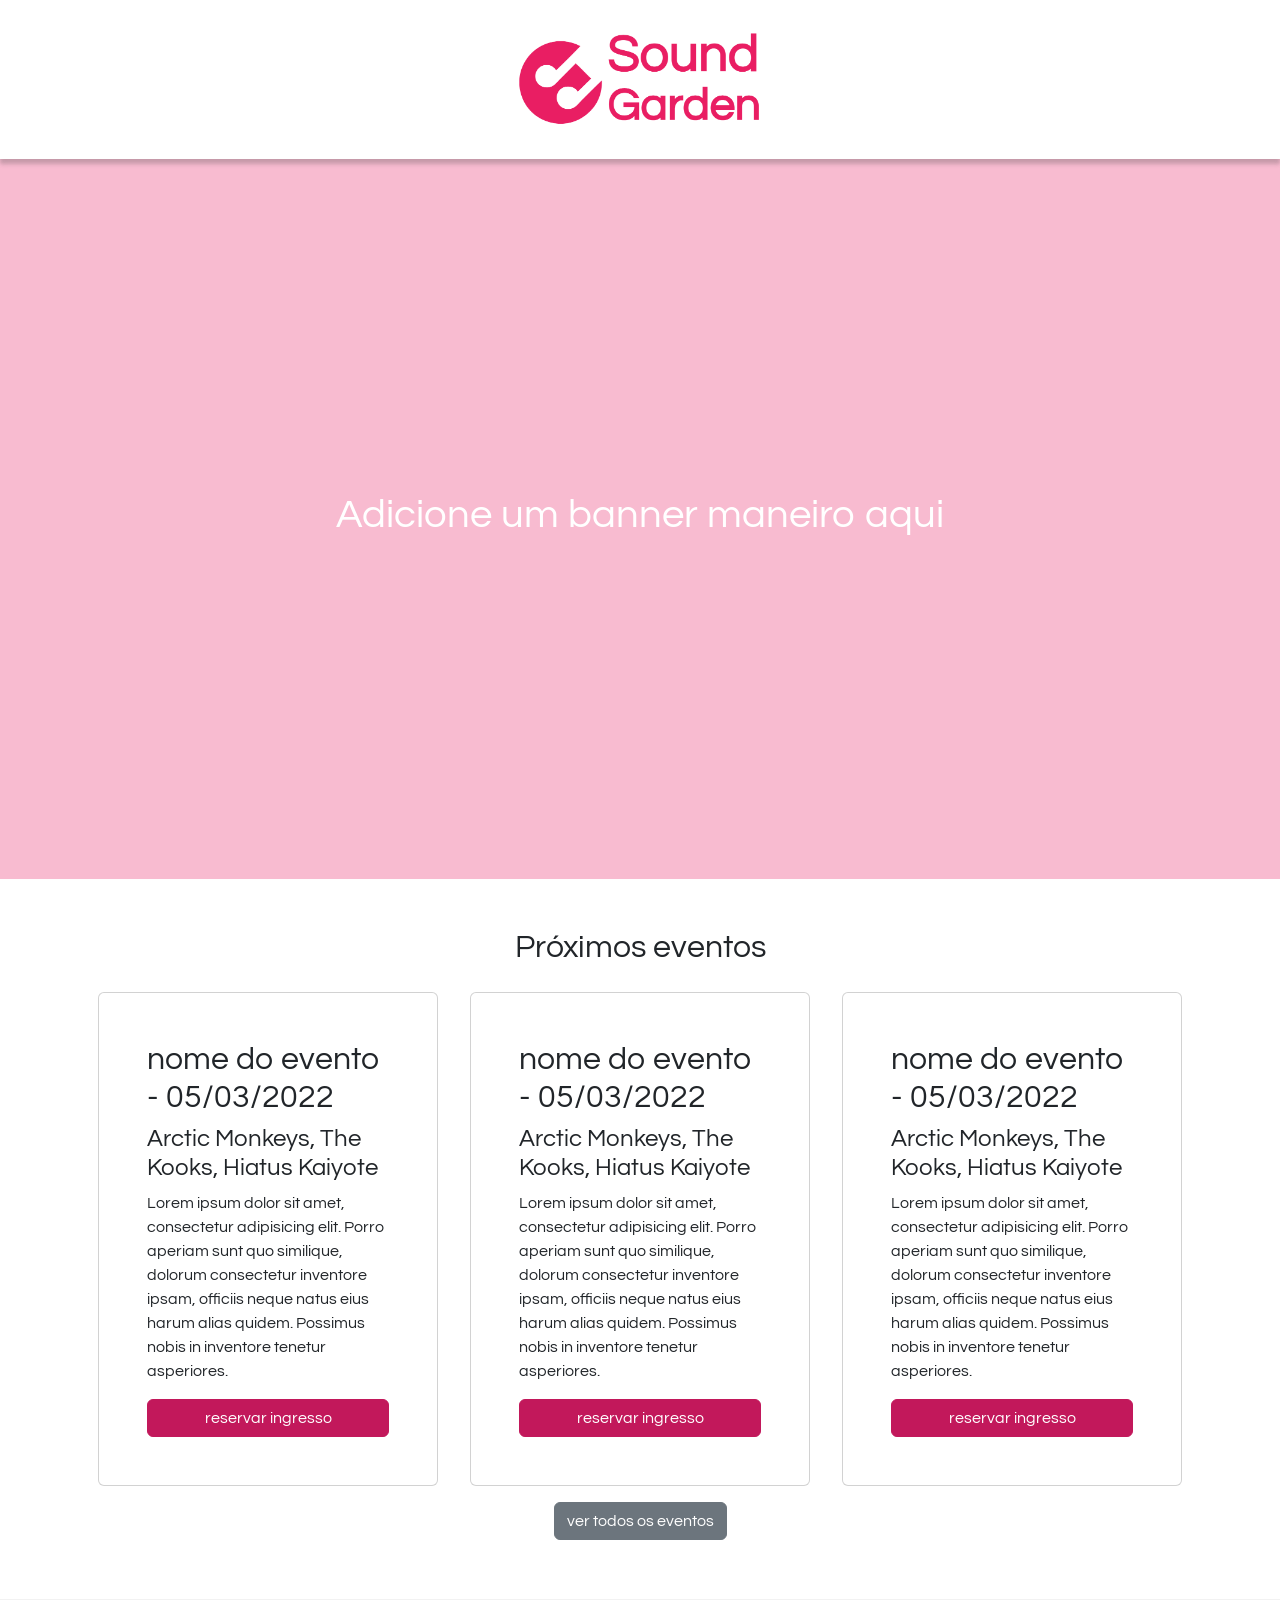
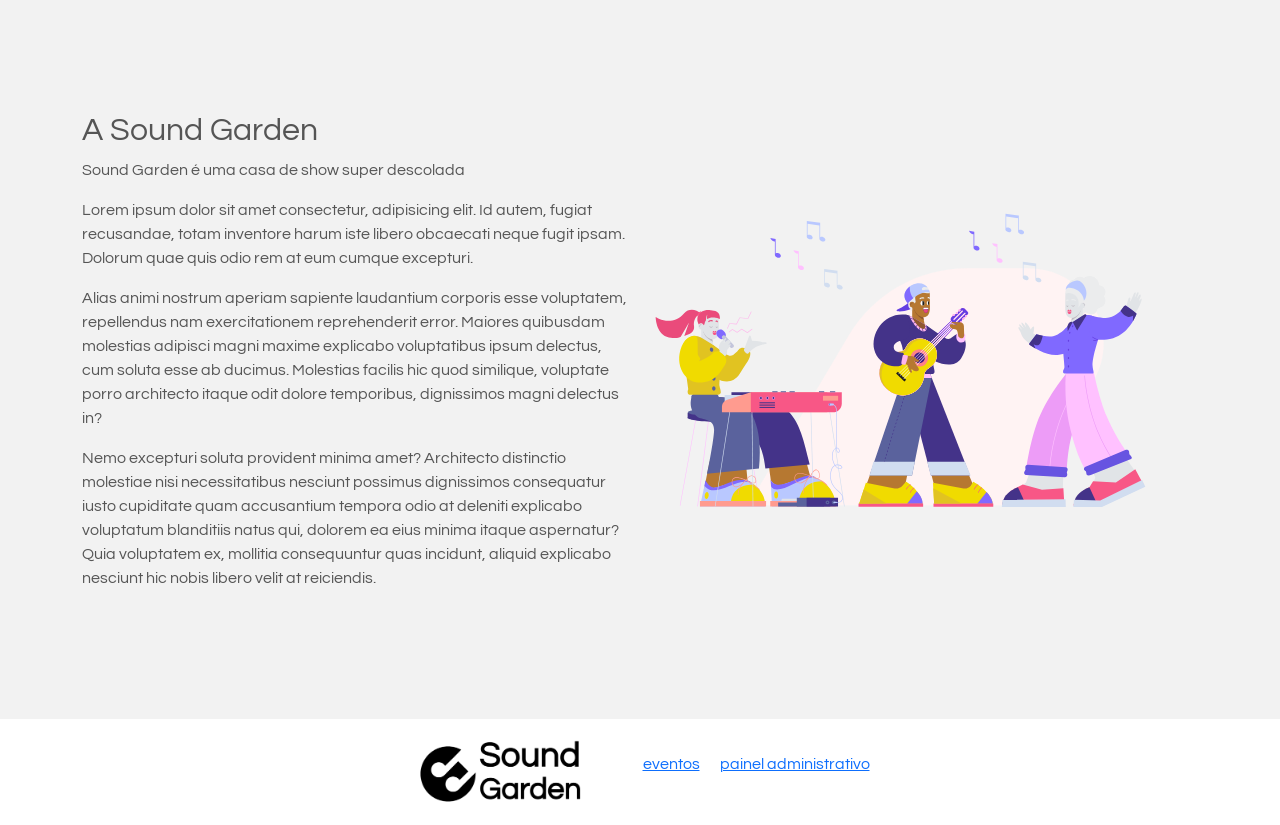
==== soundGarden/index.html @ 5fc3493d "primeiro luana" ====
<!DOCTYPE html>
<html lang="en">

<head>
    <meta charset="UTF-8">
    <meta http-equiv="X-UA-Compatible" content="IE=edge">
    <meta name="viewport" content="width=device-width, initial-scale=1.0">
    <title>Sound Garden</title>
    <link href="https://cdn.jsdelivr.net/npm/bootstrap@5.0.2/dist/css/bootstrap.min.css" rel="stylesheet"
        integrity="sha384-EVSTQN3/azprG1Anm3QDgpJLIm9Nao0Yz1ztcQTwFspd3yD65VohhpuuCOmLASjC" crossorigin="anonymous">
    <link rel="stylesheet" href="css/style.css">
</head>

<body>
    <header class=" d-flex justify-content-center align-items-center">
        <img src="img/Sound-logo (1).png" width="300" alt="">
    </header>
    <main>
        <section class="full d-flex justify-content-center align-items-center"
            style="background-color: #F8BBD0; color: #fff">
            <div class="text-center">
                <h1>Adicione um banner maneiro aqui</h1>
            </div>
        </section>
        <section class="full">
            <div class="container text-center">
                <h2>Próximos eventos</h2>
            </div>
            <div class="container d-flex justify-content-center align-items-center">
                <article class="evento card p-5 m-3">
                    <h2>nome do evento - 05/03/2022</h2>
                    <h4>Arctic Monkeys, The Kooks, Hiatus Kaiyote</h4>
                    <p>Lorem ipsum dolor sit amet, consectetur adipisicing elit. Porro aperiam sunt quo similique,
                        dolorum consectetur inventore ipsam, officiis neque natus eius harum alias quidem. Possimus
                        nobis in inventore tenetur asperiores.</p>
                    <a href="#" class="btn btn-primary">reservar ingresso</a>
                </article>
                <article class="evento card p-5 m-3">
                    <h2>nome do evento - 05/03/2022</h2>
                    <h4>Arctic Monkeys, The Kooks, Hiatus Kaiyote</h4>
                    <p>Lorem ipsum dolor sit amet, consectetur adipisicing elit. Porro aperiam sunt quo similique,
                        dolorum consectetur inventore ipsam, officiis neque natus eius harum alias quidem. Possimus
                        nobis in inventore tenetur asperiores.</p>
                    <a href="#" class="btn btn-primary">reservar ingresso</a>
                </article>
                <article class="evento card p-5 m-3">
                    <h2>nome do evento - 05/03/2022</h2>
                    <h4>Arctic Monkeys, The Kooks, Hiatus Kaiyote</h4>
                    <p>Lorem ipsum dolor sit amet, consectetur adipisicing elit. Porro aperiam sunt quo similique,
                        dolorum consectetur inventore ipsam, officiis neque natus eius harum alias quidem. Possimus
                        nobis in inventore tenetur asperiores.</p>
                    <a href="#" class="btn btn-primary">reservar ingresso</a>
                </article>
            </div>

            <div class="modal">
                <form action="" method="post">
                    <input type="text" name="nome" placeholder="Nome">
                    <input type="e-mail" name="email" placeholder="Digite seu e-mail">
                    <input type="submit" name="reservar" value="Reservar">    
                    
                </form>
            </div>
            
            <div class="container text-center">
                <a href="eventos.html" class="btn btn-secondary">ver todos os eventos</a>
            </div>
        </section>
        <section class="full d-flex justify-content-center align-items-center"
            style="background-color: #f2f2f2; color: #555">
            <div class="container">
                <div class="row d-flex justify-content-center align-items-center">
                    <div class="col">
                        <h2>A Sound Garden</h2>

                        <p>Sound Garden é uma casa de show super descolada</p>

                        <p>Lorem ipsum dolor sit amet consectetur, adipisicing elit. Id autem, fugiat recusandae, totam
                            inventore harum iste libero obcaecati neque fugit ipsam. Dolorum quae quis odio rem at eum
                            cumque excepturi.</p>
                        <p>Alias animi nostrum aperiam sapiente laudantium
                            corporis esse voluptatem, repellendus nam exercitationem reprehenderit error. Maiores
                            quibusdam molestias adipisci magni maxime explicabo voluptatibus ipsum delectus, cum soluta
                            esse ab ducimus. Molestias facilis hic quod similique, voluptate porro architecto itaque
                            odit dolore temporibus, dignissimos magni delectus in?</p>
                        <p>Nemo excepturi soluta provident minima amet? Architecto
                            distinctio molestiae nisi necessitatibus nesciunt possimus dignissimos consequatur iusto
                            cupiditate quam accusantium tempora odio at deleniti explicabo voluptatum blanditiis natus
                            qui, dolorem ea eius minima itaque aspernatur? Quia voluptatem ex, mollitia consequuntur
                            quas incidunt, aliquid explicabo nesciunt hic nobis libero velit at reiciendis.</p>
                    </div>
                    <div class="col">
                        <img src="img/music.svg" width="500px">
                    </div>
                </div>
            </div>
        </section>

    </main>
    <footer>
        <div class="container d-flex justify-content-center align-items-center">
            <a href="#">
                <img src="img/Sound-logo-black (1).png" width="200px" alt="">
            </a>
            <nav>
                <ul>
                    <li>
                        <a href="eventos.html">eventos</a>
                    </li>
                    <li>
                        <a href="admin.html">painel administrativo</a>
                    </li>
                </ul>
            </nav>
        </div>
    </footer>
</body>

</html>
---- soundGarden/css/style.css ----
@import url('https://fonts.googleapis.com/css2?family=Questrial&display=swap');
body{
    font-family: 'Questrial', sans-serif;
}

.img-responsive {
    max-width: 100%;
}

header {
    position: relative;
    box-shadow: 0px 5px 4px 0px rgb(63 63 63 / 27%);
    width: 100%;
    background-color: #fff;
}
aside {
    min-height: 100vh;
}

.nav-pills .nav-link.active, .nav-pills .show>.nav-link {
    background-color: #C2185B;
}

.btn-primary{
    background-color: #C2185B;
    border-color: #C2185B;
}

main.login {
    width: 400px;
}

section.full{
    width: 100%;
    min-height: 80vh;
    padding: 50px 0;
}

article.evento {
    width: 350px;
}

footer nav ul{
    list-style: none;
    display: flex;
}

footer nav ul li  {
    padding: 10px;
}
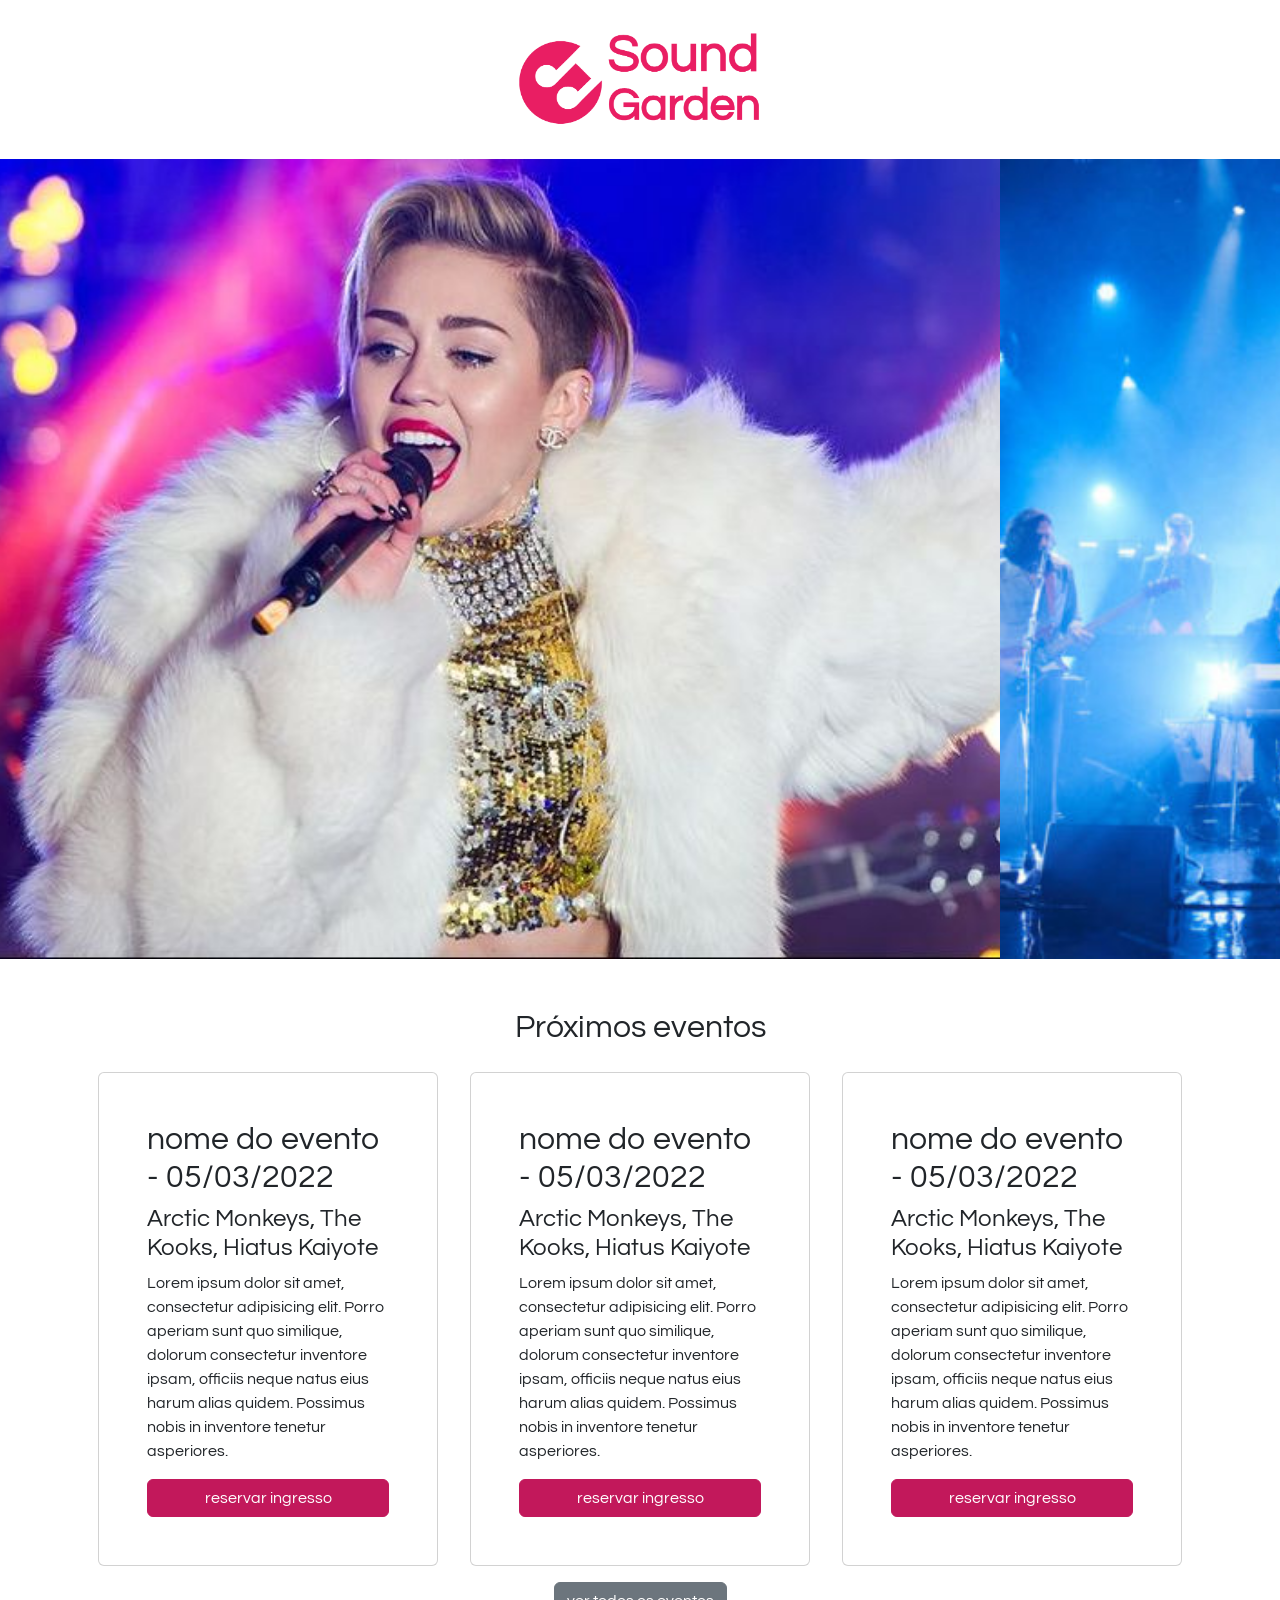
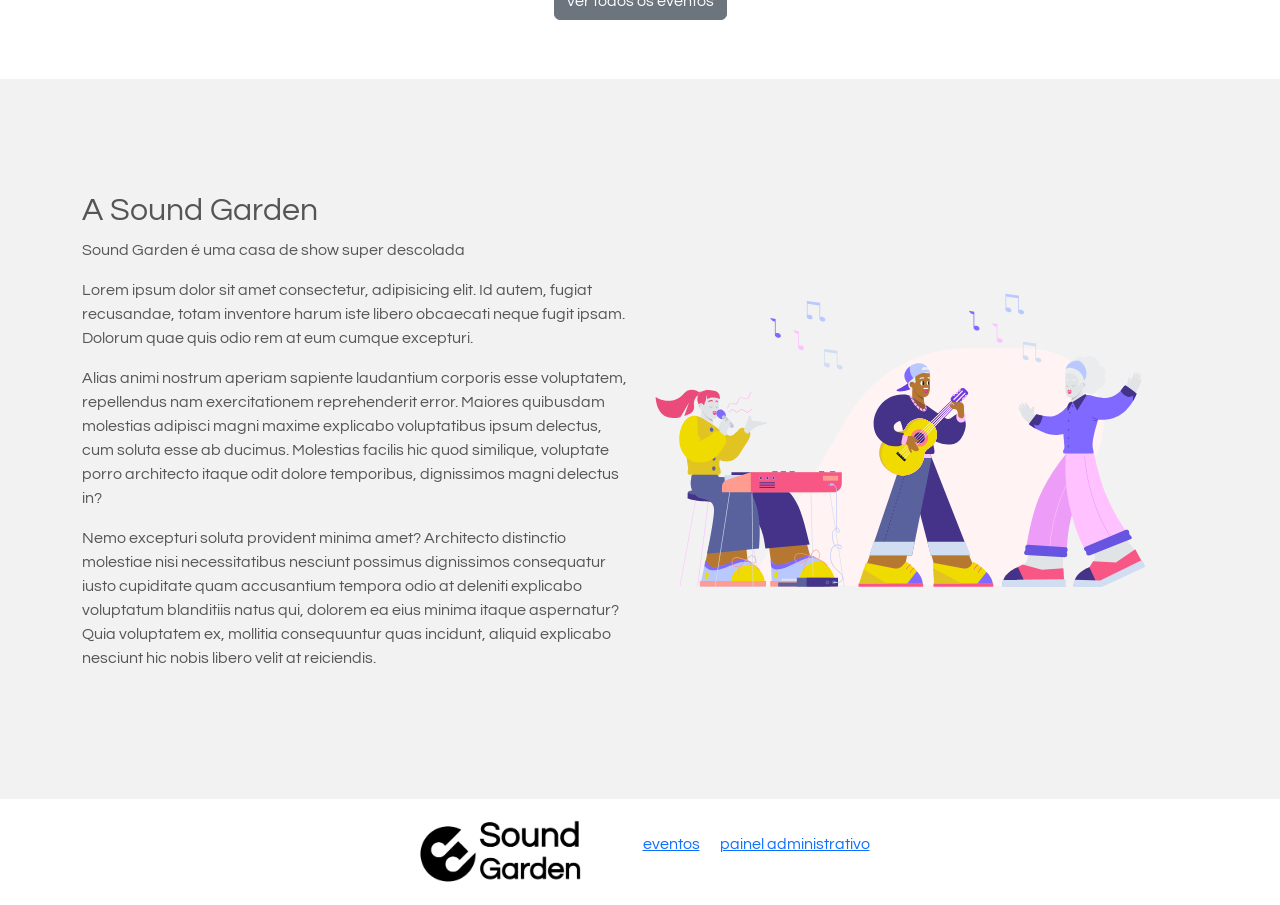
==== commit 24bdc95e: "primeiro banner" ====
--- a/soundGarden/index.html
+++ b/soundGarden/index.html
@@ -9,19 +9,22 @@
     <link href="https://cdn.jsdelivr.net/npm/bootstrap@5.0.2/dist/css/bootstrap.min.css" rel="stylesheet"
         integrity="sha384-EVSTQN3/azprG1Anm3QDgpJLIm9Nao0Yz1ztcQTwFspd3yD65VohhpuuCOmLASjC" crossorigin="anonymous">
     <link rel="stylesheet" href="css/style.css">
+    <link rel="stylesheet" href="./css/slide.css">
 </head>
 
 <body>
     <header class=" d-flex justify-content-center align-items-center">
-        <img src="img/Sound-logo (1).png" width="300" alt="">
+        <img src="img/Sound-logo (1).png" width="300" alt="sound Sound-logo">
     </header>
     <main>
-        <section class="full d-flex justify-content-center align-items-center"
-            style="background-color: #F8BBD0; color: #fff">
-            <div class="text-center">
-                <h1>Adicione um banner maneiro aqui</h1>
-            </div>
-        </section>
+        <div class="carrossel">
+            <div class="container-slides" id="imagens">
+                <img src="./img/miley banner.jpg" alt="miley-banner">
+                <img src="./img/artic monkeys banner.jpg" alt="artic monkeys-banner">
+                <img src="./img/esperanza banner.jpg" alt="esperanza-banner">
+            </div>          
+            
+        </div>
         <section class="full">
             <div class="container text-center">
                 <h2>Próximos eventos</h2>
@@ -33,7 +36,7 @@
                     <p>Lorem ipsum dolor sit amet, consectetur adipisicing elit. Porro aperiam sunt quo similique,
                         dolorum consectetur inventore ipsam, officiis neque natus eius harum alias quidem. Possimus
                         nobis in inventore tenetur asperiores.</p>
-                    <a href="#" class="btn btn-primary">reservar ingresso</a>
+                    <a onclick="acao()"  href="#" class="btn btn-primary">reservar ingresso</a>
                 </article>
                 <article class="evento card p-5 m-3">
                     <h2>nome do evento - 05/03/2022</h2>
@@ -41,7 +44,7 @@
                     <p>Lorem ipsum dolor sit amet, consectetur adipisicing elit. Porro aperiam sunt quo similique,
                         dolorum consectetur inventore ipsam, officiis neque natus eius harum alias quidem. Possimus
                         nobis in inventore tenetur asperiores.</p>
-                    <a href="#" class="btn btn-primary">reservar ingresso</a>
+                        <a onclick="acao()"  href="#" class="btn btn-primary">reservar ingresso</a>
                 </article>
                 <article class="evento card p-5 m-3">
                     <h2>nome do evento - 05/03/2022</h2>
@@ -49,18 +52,33 @@
                     <p>Lorem ipsum dolor sit amet, consectetur adipisicing elit. Porro aperiam sunt quo similique,
                         dolorum consectetur inventore ipsam, officiis neque natus eius harum alias quidem. Possimus
                         nobis in inventore tenetur asperiores.</p>
-                    <a href="#" class="btn btn-primary">reservar ingresso</a>
+                        <a onclick="acao()"  href="#" class="btn btn-primary">reservar ingresso</a>
                 </article>
             </div>
 
+            <!---modal-->
+            <div id="formulario">
             <div class="modal">
-                <form action="" method="post">
-                    <input type="text" name="nome" placeholder="Nome">
-                    <input type="e-mail" name="email" placeholder="Digite seu e-mail">
-                    <input type="submit" name="reservar" value="Reservar">    
+
+                <div class="modal-header">
+                    <h3 class="titulo">Reserve seu ingresso:</h3>
+                </div>
+
+                <form action="/reserva.html" method="post">
+                    <input type="text" class="itens-form" placeholder="Nome">
+                    <input type="e-mail" class="itens-form"  placeholder="Digite seu e-mail">
+                    <input type="number" class="itens-form"  value=1 min="1" max="999" id="tickets">
+                     
+
+                    <input type="hidden" name="id" id="inputId">
+                    <button onclick="fecharModal()" type="button" id="btn-fechar" class="btn btn-secondary botao-modal ">Fechar</button>
+                    <button type="submit" class="btn btn-primary botao-modal ">Reservar ingresso</button>
                     
                 </form>
             </div>
+        </div>
+
+          
             
             <div class="container text-center">
                 <a href="eventos.html" class="btn btn-secondary">ver todos os eventos</a>
@@ -114,6 +132,7 @@
             </nav>
         </div>
     </footer>
+    <script src="./js/index.js"></script>
 </body>
 
 </html>
--- a/soundGarden/css/style.css
+++ b/soundGarden/css/style.css
@@ -36,6 +36,34 @@
     padding: 50px 0;
 }
 
+.modal{
+    background-color: #fff;
+    display: none;
+    flex-direction: column;
+    width: 570px;
+    height: 550px;
+    border-radius: 14px;
+    padding: 10px;
+    border: 5px solid #C2185B;
+}
+
+#formulario {
+    display: flex;
+    align-items: center;
+    justify-content: center;
+    position: fixed;
+    top: 40%;
+    left: 50%;
+    transform: translate(-50%, -50%);
+  }
+
+.itens-form {
+    margin: 20px;
+    width: 500px;
+  }
+
+
+
 article.evento {
     width: 350px;
 }
--- a/soundGarden/css/slide.css
+++ b/soundGarden/css/slide.css
@@ -0,0 +1,23 @@
+#carrossel {
+  overflow: hidden;
+  height: 1000px;
+  width: 800px;    
+  display: flex;
+  justify-content: center;
+  align-items: center;
+    
+  }
+
+  .container-slides{
+    display: flex;    
+    transition: transform 0.5s ease-in-out;
+    transform: translateX(0);
+    
+  }
+
+  .container-slides img{
+    object-fit: cover;
+    width: 1000px;
+    height: 800px;
+  }
+
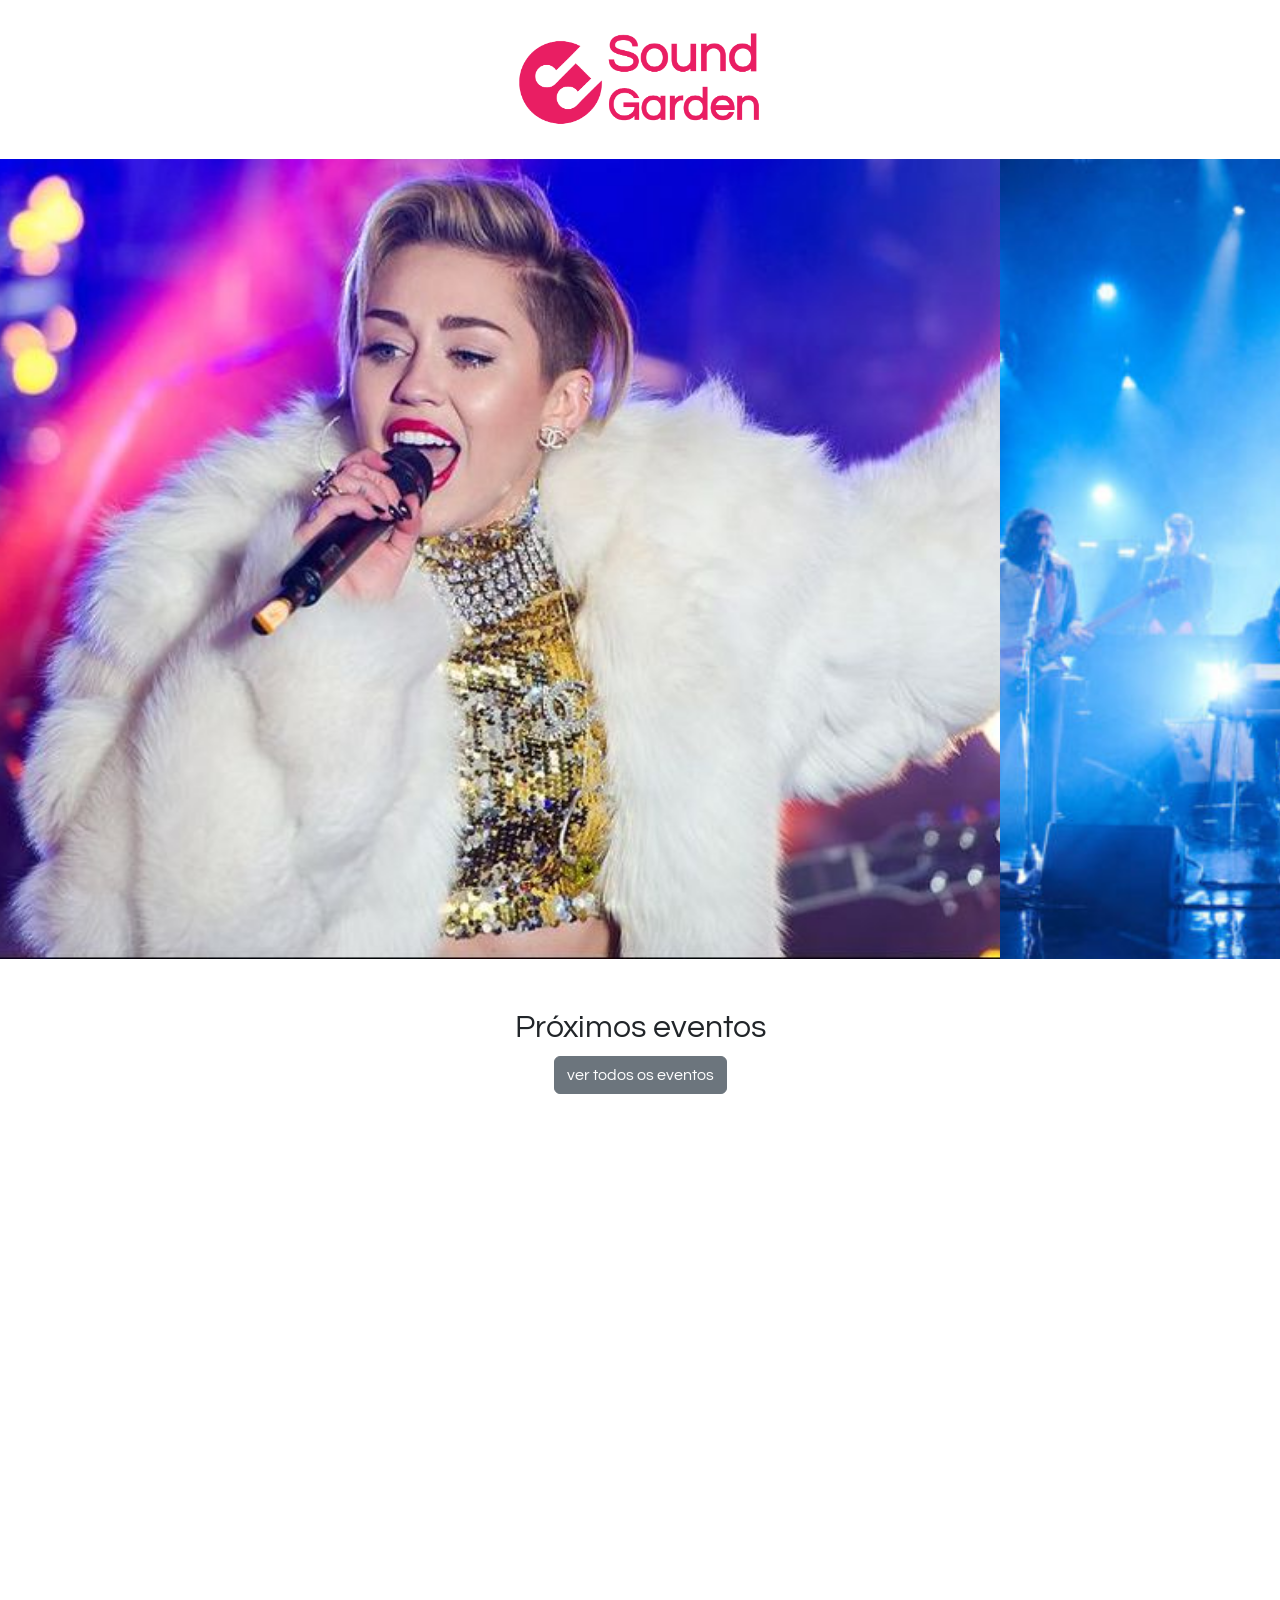
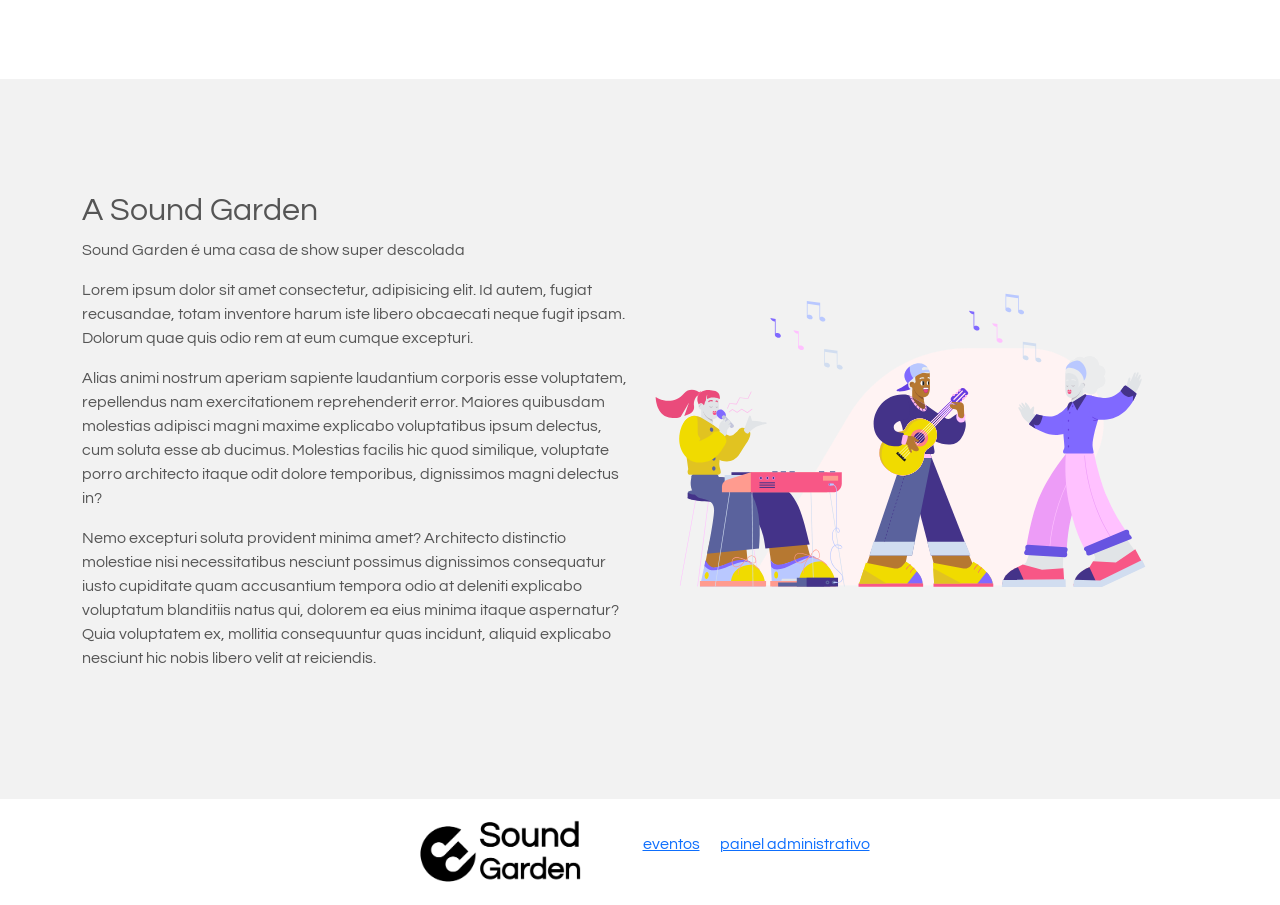
==== commit 0b87b65a: "cards eventos landpage" ====
--- a/soundGarden/index.html
+++ b/soundGarden/index.html
@@ -29,8 +29,8 @@
             <div class="container text-center">
                 <h2>Próximos eventos</h2>
             </div>
-            <div class="container d-flex justify-content-center align-items-center">
-                <article class="evento card p-5 m-3">
+            <div class="container d-flex justify-content-center align-items-center" id="index-eventos">
+                <!-- <article class="evento card p-5 m-3">
                     <h2>nome do evento - 05/03/2022</h2>
                     <h4>Arctic Monkeys, The Kooks, Hiatus Kaiyote</h4>
                     <p>Lorem ipsum dolor sit amet, consectetur adipisicing elit. Porro aperiam sunt quo similique,
@@ -53,7 +53,7 @@
                         dolorum consectetur inventore ipsam, officiis neque natus eius harum alias quidem. Possimus
                         nobis in inventore tenetur asperiores.</p>
                         <a onclick="acao()"  href="#" class="btn btn-primary">reservar ingresso</a>
-                </article>
+                </article> -->
             </div>
 
             <!---modal-->
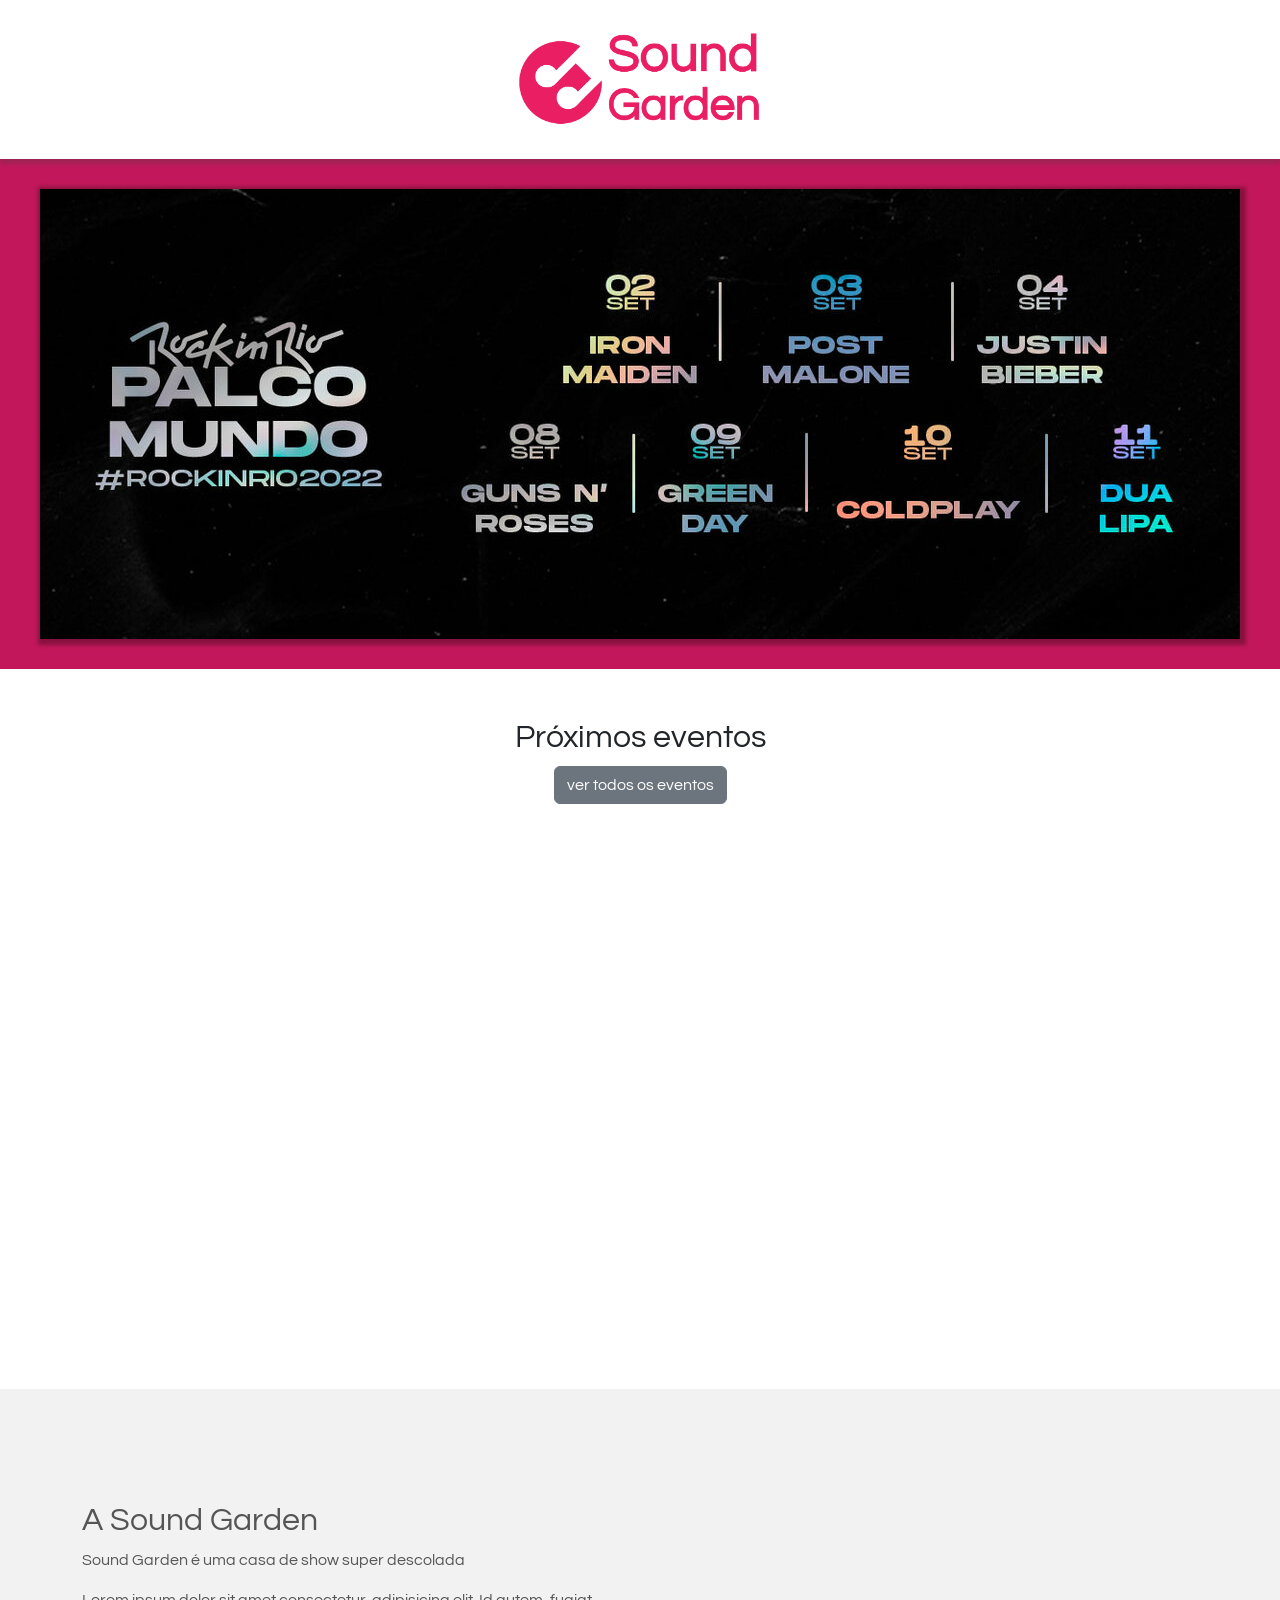
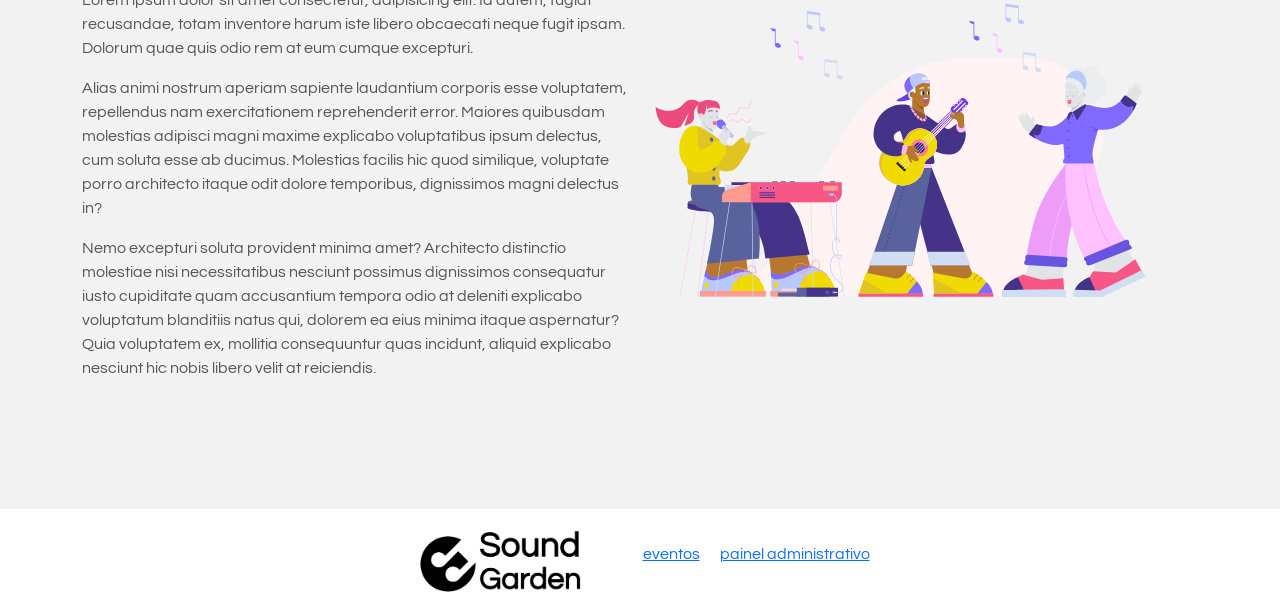
==== commit 03f1dae0: "adding banner" ====
--- a/soundGarden/index.html
+++ b/soundGarden/index.html
@@ -17,43 +17,25 @@
         <img src="img/Sound-logo (1).png" width="300" alt="sound Sound-logo">
     </header>
     <main>
-        <div class="carrossel">
-            <div class="container-slides" id="imagens">
-                <img src="./img/miley banner.jpg" alt="miley-banner">
-                <img src="./img/artic monkeys banner.jpg" alt="artic monkeys-banner">
-                <img src="./img/esperanza banner.jpg" alt="esperanza-banner">
-            </div>          
-            
-        </div>
+        <!--Banner-->
+        <section class="banner">
+            <div class="slide-box">
+                <div class="container-banner" id="img">
+                    <img src="./img/banner-rir_1200x450.jpg" alt="">
+                    <img src="./img/logo-lollapalooza-2022_1200x450.jpg" alt="">
+                    <img src="./img/coachella_1200x450.jpg" alt="">
+                    <img src="./img/oktoberfest_1200x450.jpg" alt="">
+                    <img src="./img/monsterofrock_1200x450.jpg" alt="">
+                </div>
+            </div>
+        </section>
+        
         <section class="full">
             <div class="container text-center">
                 <h2>Próximos eventos</h2>
             </div>
             <div class="container d-flex justify-content-center align-items-center" id="index-eventos">
-                <!-- <article class="evento card p-5 m-3">
-                    <h2>nome do evento - 05/03/2022</h2>
-                    <h4>Arctic Monkeys, The Kooks, Hiatus Kaiyote</h4>
-                    <p>Lorem ipsum dolor sit amet, consectetur adipisicing elit. Porro aperiam sunt quo similique,
-                        dolorum consectetur inventore ipsam, officiis neque natus eius harum alias quidem. Possimus
-                        nobis in inventore tenetur asperiores.</p>
-                    <a onclick="acao()"  href="#" class="btn btn-primary">reservar ingresso</a>
-                </article>
-                <article class="evento card p-5 m-3">
-                    <h2>nome do evento - 05/03/2022</h2>
-                    <h4>Arctic Monkeys, The Kooks, Hiatus Kaiyote</h4>
-                    <p>Lorem ipsum dolor sit amet, consectetur adipisicing elit. Porro aperiam sunt quo similique,
-                        dolorum consectetur inventore ipsam, officiis neque natus eius harum alias quidem. Possimus
-                        nobis in inventore tenetur asperiores.</p>
-                        <a onclick="acao()"  href="#" class="btn btn-primary">reservar ingresso</a>
-                </article>
-                <article class="evento card p-5 m-3">
-                    <h2>nome do evento - 05/03/2022</h2>
-                    <h4>Arctic Monkeys, The Kooks, Hiatus Kaiyote</h4>
-                    <p>Lorem ipsum dolor sit amet, consectetur adipisicing elit. Porro aperiam sunt quo similique,
-                        dolorum consectetur inventore ipsam, officiis neque natus eius harum alias quidem. Possimus
-                        nobis in inventore tenetur asperiores.</p>
-                        <a onclick="acao()"  href="#" class="btn btn-primary">reservar ingresso</a>
-                </article> -->
+                
             </div>
 
             <!---modal-->
@@ -64,7 +46,7 @@
                     <h3 class="titulo">Reserve seu ingresso:</h3>
                 </div>
 
-                <form action="/reserva.html" method="post">
+                <form  method="post">
                     <input type="text" class="itens-form" placeholder="Nome">
                     <input type="e-mail" class="itens-form"  placeholder="Digite seu e-mail">
                     <input type="number" class="itens-form"  value=1 min="1" max="999" id="tickets">
@@ -72,8 +54,7 @@
 
                     <input type="hidden" name="id" id="inputId">
                     <button onclick="fecharModal()" type="button" id="btn-fechar" class="btn btn-secondary botao-modal ">Fechar</button>
-                    <button type="submit" class="btn btn-primary botao-modal ">Reservar ingresso</button>
-                    
+                    <a href="./reserva.html" class="btn btn-primary">Reservar</a>
                 </form>
             </div>
         </div>
@@ -132,6 +113,8 @@
             </nav>
         </div>
     </footer>
+
+    <script src="./js/banner.js"></script>
     <script src="./js/index.js"></script>
 </body>
 
--- a/soundGarden/css/style.css
+++ b/soundGarden/css/style.css
@@ -55,12 +55,12 @@
     top: 40%;
     left: 50%;
     transform: translate(-50%, -50%);
-  }
+}
 
 .itens-form {
     margin: 20px;
     width: 500px;
-  }
+}
 
 
 
@@ -75,4 +75,38 @@
 
 footer nav ul li  {
     padding: 10px;
-}+}
+
+/*Banner página index*/
+
+.banner {
+    display: flex;
+    align-items: center;
+    justify-content: center;
+    padding: 30px 0px 30px ;
+    background-color: #C2185B;
+}
+
+.slide-box {
+    box-shadow: 2px 2px 4px 4px #88113f;
+    overflow: hidden;
+    height: 450px;
+    width: 1200px;
+    
+}
+
+.slide-box .container-banner {
+    display: flex;
+    transition: transform 0.8s ease-in-out;
+    transform: translateX(0);
+
+}
+
+img {
+    object-fit: cover;
+    
+
+    
+}
+
+  
